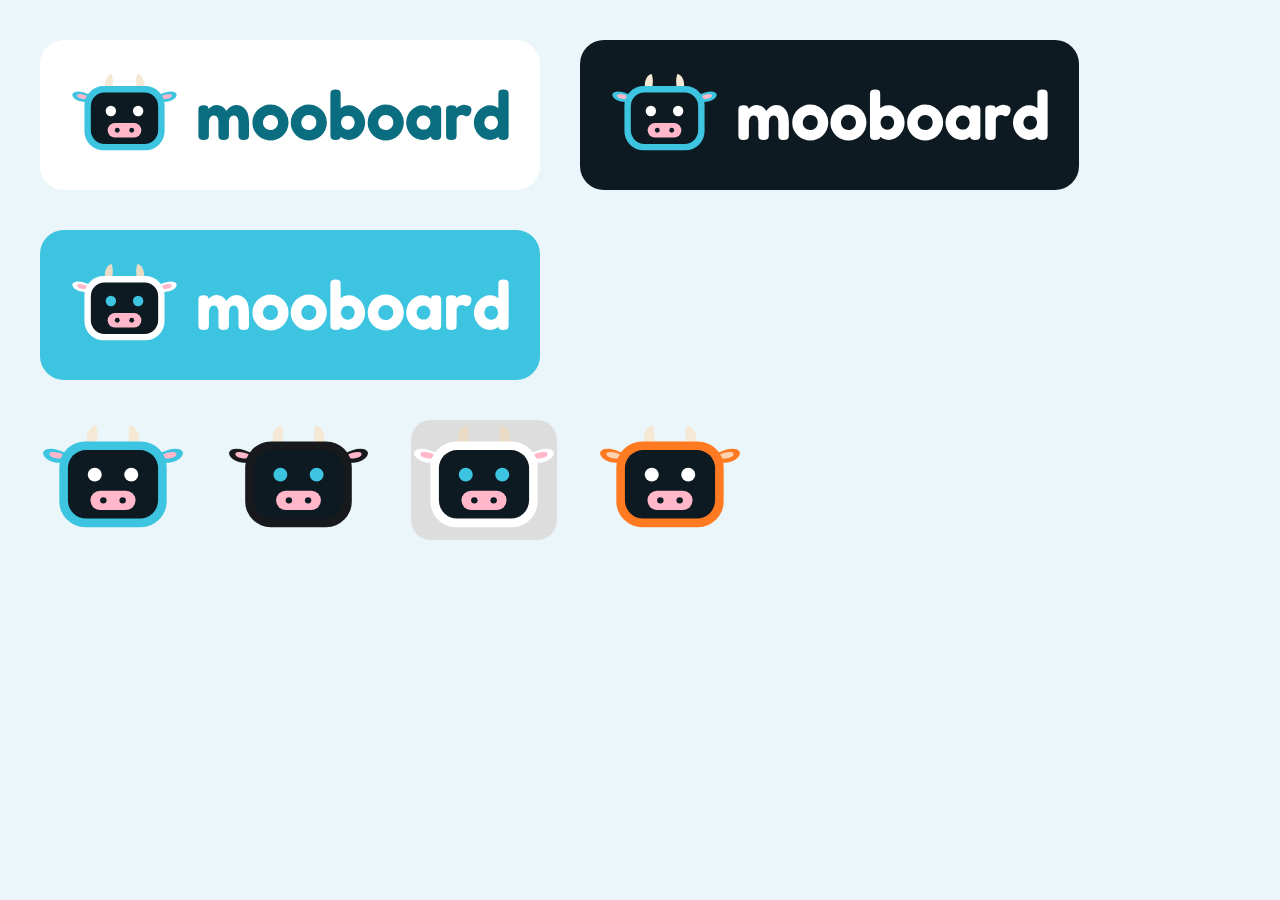
==== brand/lockup.html @ 218cd3c5 "live board + page sections" ====
<!doctype html><meta charset="utf-8"><style>body{margin:0;background:#EAF6F9;display:grid;gap:40px;padding:40px;font-family:sans-serif}
.row{display:flex;gap:40px;align-items:center;flex-wrap:wrap}.tile{padding:30px;border-radius:24px;display:flex;gap:18px;align-items:center}
</style>
<div class="row"><div class="tile" style="background:#fff"><img src="mark-sky.svg" height="90"><img src="wordmark-deep.svg" height="54"></div>
<div class="tile" style="background:#0E1A22"><img src="mark-sky.svg" height="90"><img src="wordmark-white.svg" height="54"></div>
<div class="tile" style="background:#3DC4E0"><img src="mark-white.svg" height="90"><img src="wordmark-white.svg" height="54"></div></div>
<div class="row"><img src="mark-sky.svg" height="120"><img src="mark-black.svg" height="120"><img src="mark-white.svg" height="120" style="background:#ddd;border-radius:20px"><img src="mark-orange.svg" height="120"></div>
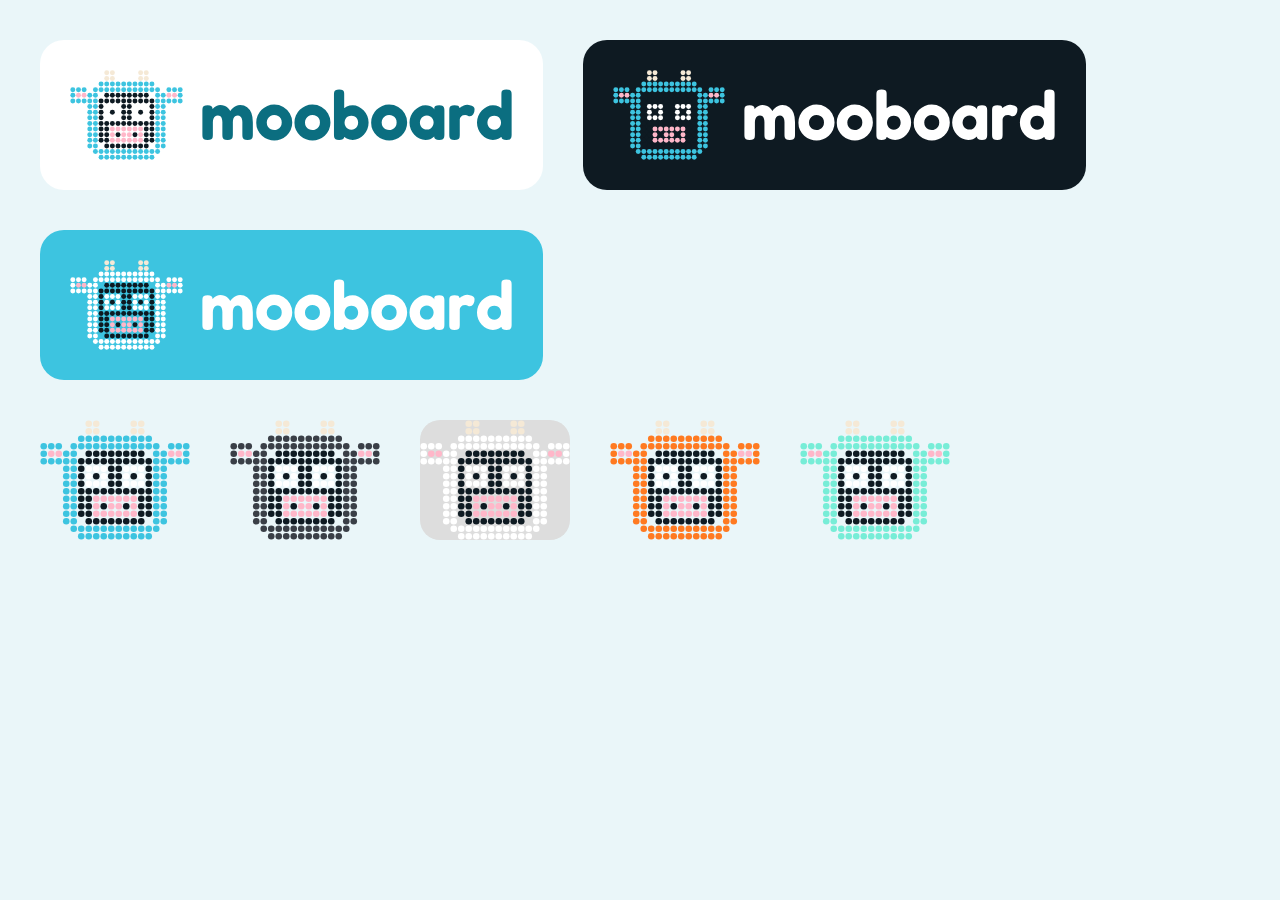
==== commit 43e12078: "pixel cow + happy eyes" ====
--- a/brand/lockup.html
+++ b/brand/lockup.html
@@ -4,4 +4,4 @@
 <div class="row"><div class="tile" style="background:#fff"><img src="mark-sky.svg" height="90"><img src="wordmark-deep.svg" height="54"></div>
 <div class="tile" style="background:#0E1A22"><img src="mark-sky.svg" height="90"><img src="wordmark-white.svg" height="54"></div>
 <div class="tile" style="background:#3DC4E0"><img src="mark-white.svg" height="90"><img src="wordmark-white.svg" height="54"></div></div>
-<div class="row"><img src="mark-sky.svg" height="120"><img src="mark-black.svg" height="120"><img src="mark-white.svg" height="120" style="background:#ddd;border-radius:20px"><img src="mark-orange.svg" height="120"></div>
+<div class="row"><img src="mark-sky.svg" height="120"><img src="mark-black.svg" height="120"><img src="mark-white.svg" height="120" style="background:#ddd;border-radius:20px"><img src="mark-orange.svg" height="120"><img src="mark-teal.svg" height="120"></div>
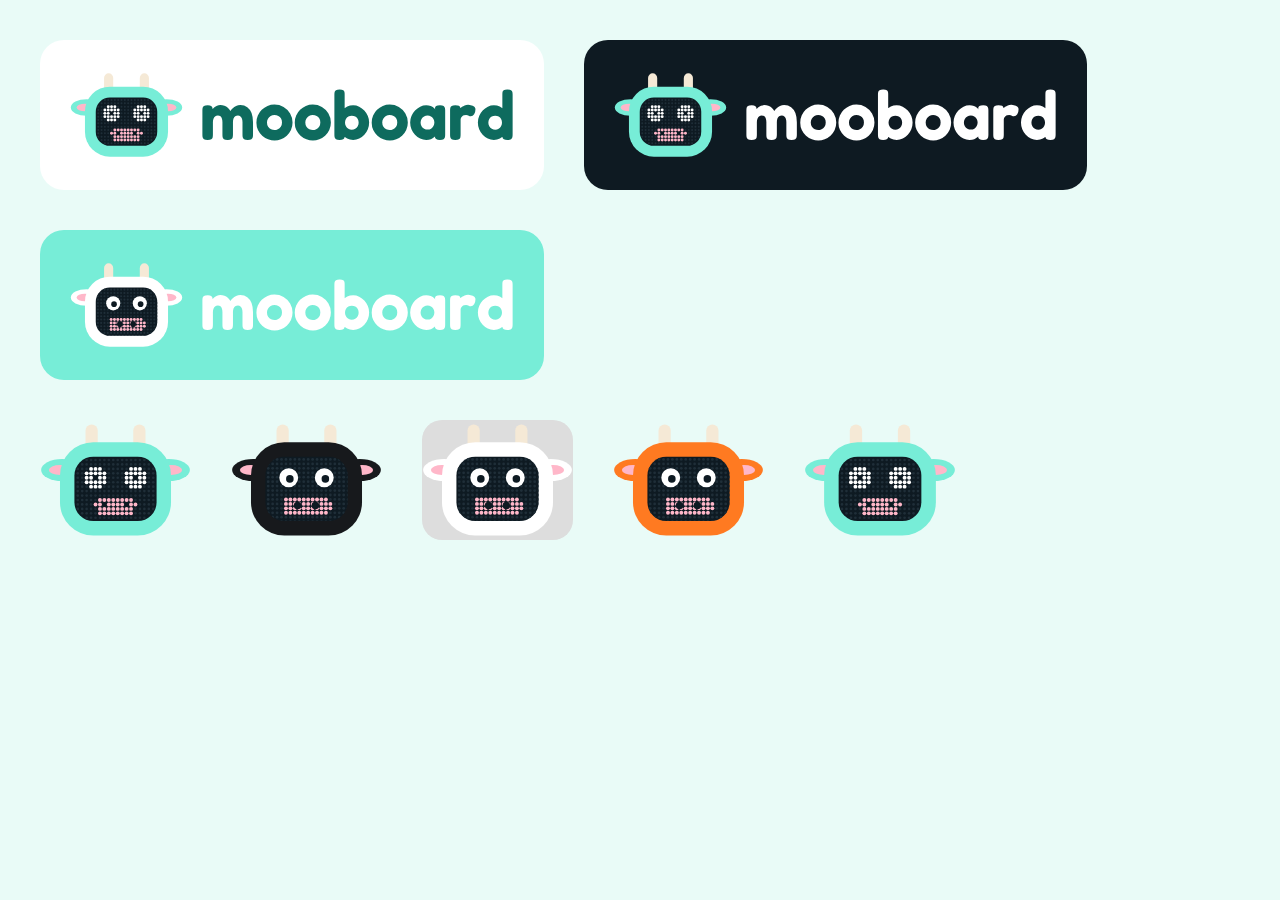
==== commit dd4f1fdd: "teal brand + theme song" ====
--- a/brand/lockup.html
+++ b/brand/lockup.html
@@ -1,7 +1,7 @@
-<!doctype html><meta charset="utf-8"><style>body{margin:0;background:#EAF6F9;display:grid;gap:40px;padding:40px;font-family:sans-serif}
+<!doctype html><meta charset="utf-8"><style>body{margin:0;background:#E9FBF7;display:grid;gap:40px;padding:40px;font-family:sans-serif}
 .row{display:flex;gap:40px;align-items:center;flex-wrap:wrap}.tile{padding:30px;border-radius:24px;display:flex;gap:18px;align-items:center}
 </style>
-<div class="row"><div class="tile" style="background:#fff"><img src="mark-sky.svg" height="90"><img src="wordmark-deep.svg" height="54"></div>
-<div class="tile" style="background:#0E1A22"><img src="mark-sky.svg" height="90"><img src="wordmark-white.svg" height="54"></div>
-<div class="tile" style="background:#3DC4E0"><img src="mark-white.svg" height="90"><img src="wordmark-white.svg" height="54"></div></div>
-<div class="row"><img src="mark-sky.svg" height="120"><img src="mark-black.svg" height="120"><img src="mark-white.svg" height="120" style="background:#ddd;border-radius:20px"><img src="mark-orange.svg" height="120"><img src="mark-teal.svg" height="120"></div>
+<div class="row"><div class="tile" style="background:#fff"><img src="mark-teal.svg" height="90"><img src="wordmark-deep.svg" height="54"></div>
+<div class="tile" style="background:#0E1A22"><img src="mark-teal.svg" height="90"><img src="wordmark-white.svg" height="54"></div>
+<div class="tile" style="background:#77EDD7"><img src="mark-white.svg" height="90"><img src="wordmark-white.svg" height="54"></div></div>
+<div class="row"><img src="mark-teal.svg" height="120"><img src="mark-black.svg" height="120"><img src="mark-white.svg" height="120" style="background:#ddd;border-radius:20px"><img src="mark-orange.svg" height="120"><img src="mark-teal.svg" height="120"></div>
